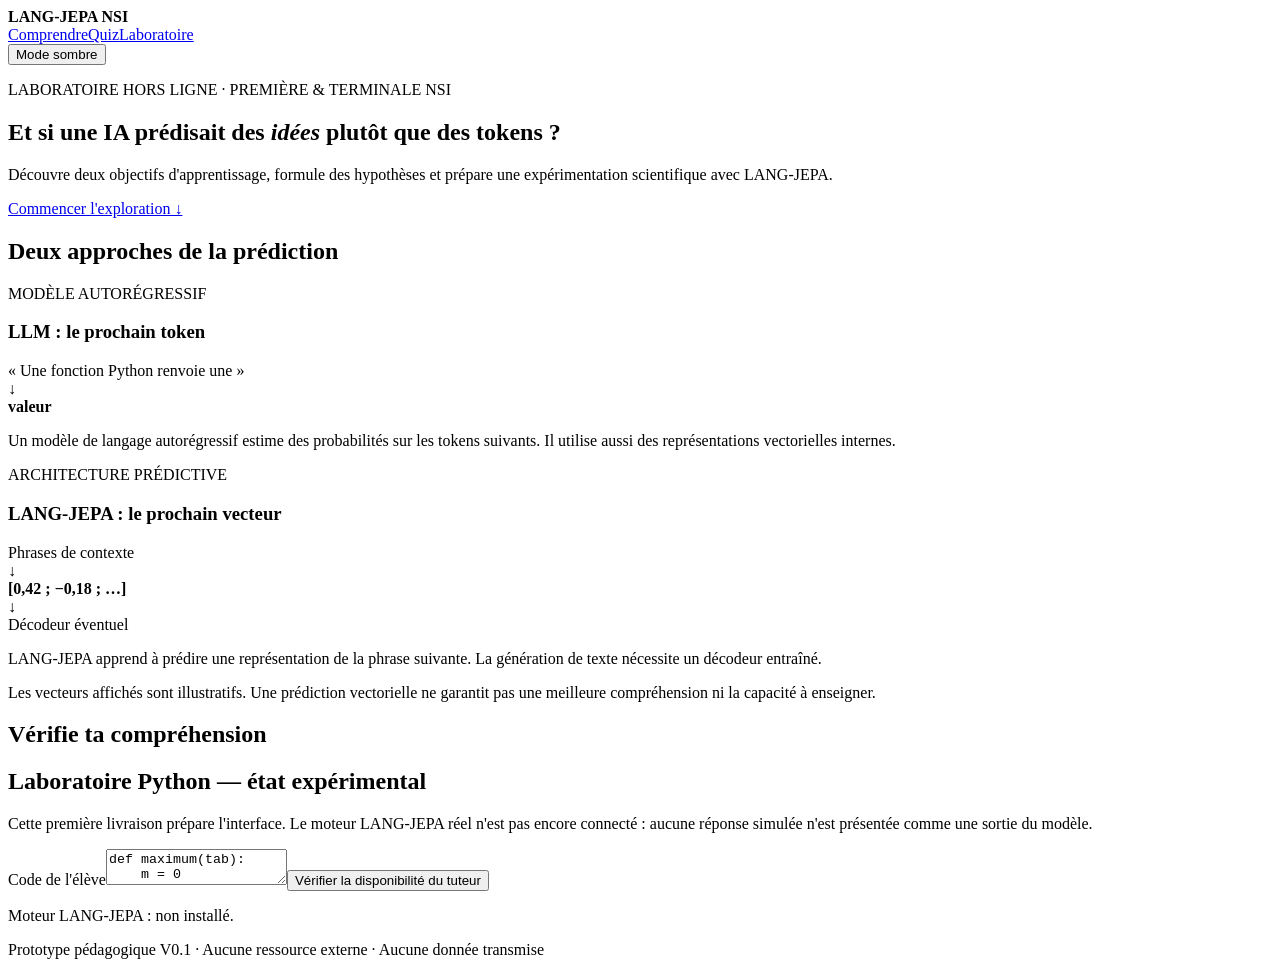
==== app/index.html @ 06cd0e55 "feat(p0): add offline educational foundation" ====
<!doctype html>
<html lang="fr">
<head><meta charset="utf-8"><meta name="viewport" content="width=device-width,initial-scale=1"><title>LANG-JEPA NSI — Découvrir</title><link rel="stylesheet" href="style.css"></head>
<body>
<header><strong>LANG-JEPA <span>NSI</span></strong><nav><a href="#comprendre">Comprendre</a><a href="#quiz">Quiz</a><a href="#laboratoire">Laboratoire</a></nav><button id="theme">Mode sombre</button></header>
<main>
<section class="hero"><p class="eyebrow">LABORATOIRE HORS LIGNE · PREMIÈRE & TERMINALE NSI</p><h1>Et si une IA prédisait des <em>idées</em> plutôt que des tokens ?</h1><p>Découvre deux objectifs d'apprentissage, formule des hypothèses et prépare une expérimentation scientifique avec LANG-JEPA.</p><a class="cta" href="#comprendre">Commencer l'exploration ↓</a></section>
<section id="comprendre"><h2>Deux approches de la prédiction</h2><div class="columns">
<article><p class="eyebrow">MODÈLE AUTORÉGRESSIF</p><h3>LLM : le prochain token</h3><div class="diagram">« Une fonction Python renvoie une »<br><b>↓</b><br><strong>valeur</strong></div><p>Un modèle de langage autorégressif estime des probabilités sur les tokens suivants. Il utilise aussi des représentations vectorielles internes.</p></article>
<article><p class="eyebrow">ARCHITECTURE PRÉDICTIVE</p><h3>LANG-JEPA : le prochain vecteur</h3><div class="diagram">Phrases de contexte<br><b>↓</b><br><strong>[0,42 ; −0,18 ; …]</strong><br><b>↓</b><br>Décodeur éventuel</div><p>LANG-JEPA apprend à prédire une représentation de la phrase suivante. La génération de texte nécessite un décodeur entraîné.</p></article>
</div><p class="note">Les vecteurs affichés sont illustratifs. Une prédiction vectorielle ne garantit pas une meilleure compréhension ni la capacité à enseigner.</p></section>
<section id="quiz"><h2>Vérifie ta compréhension</h2><div id="questions"></div><p id="score" role="status"></p></section>
<section id="laboratoire"><h2>Laboratoire Python — état expérimental</h2><p>Cette première livraison prépare l'interface. Le moteur LANG-JEPA réel n'est pas encore connecté : aucune réponse simulée n'est présentée comme une sortie du modèle.</p><label for="code">Code de l'élève</label><textarea id="code" spellcheck="false">def maximum(tab):
    m = 0
    for valeur in tab:
        if valeur > m:
            m = valeur
    return m</textarea><button id="diagnostic">Vérifier la disponibilité du tuteur</button><p id="status" role="status">Moteur LANG-JEPA : non installé.</p></section>
</main><footer>Prototype pédagogique V0.1 · Aucune ressource externe · Aucune donnée transmise</footer><script src="app.js"></script></body></html>
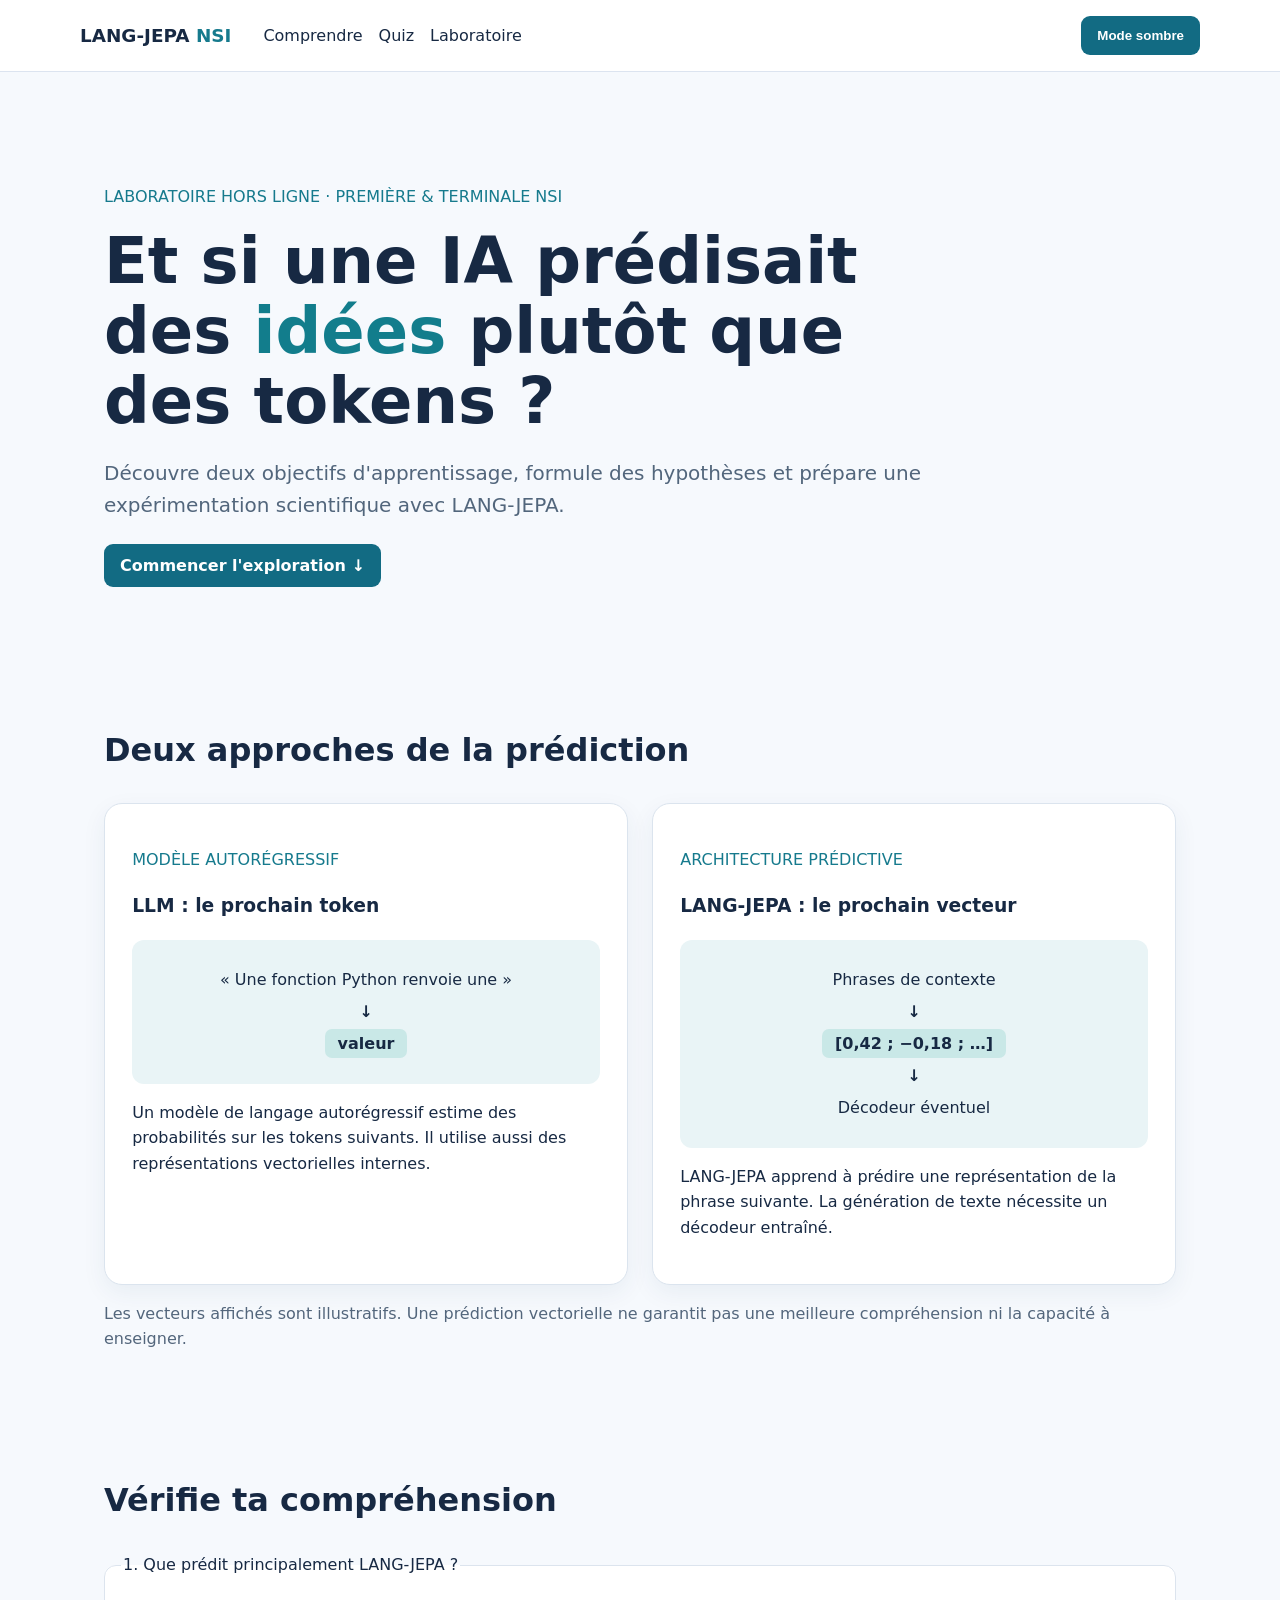
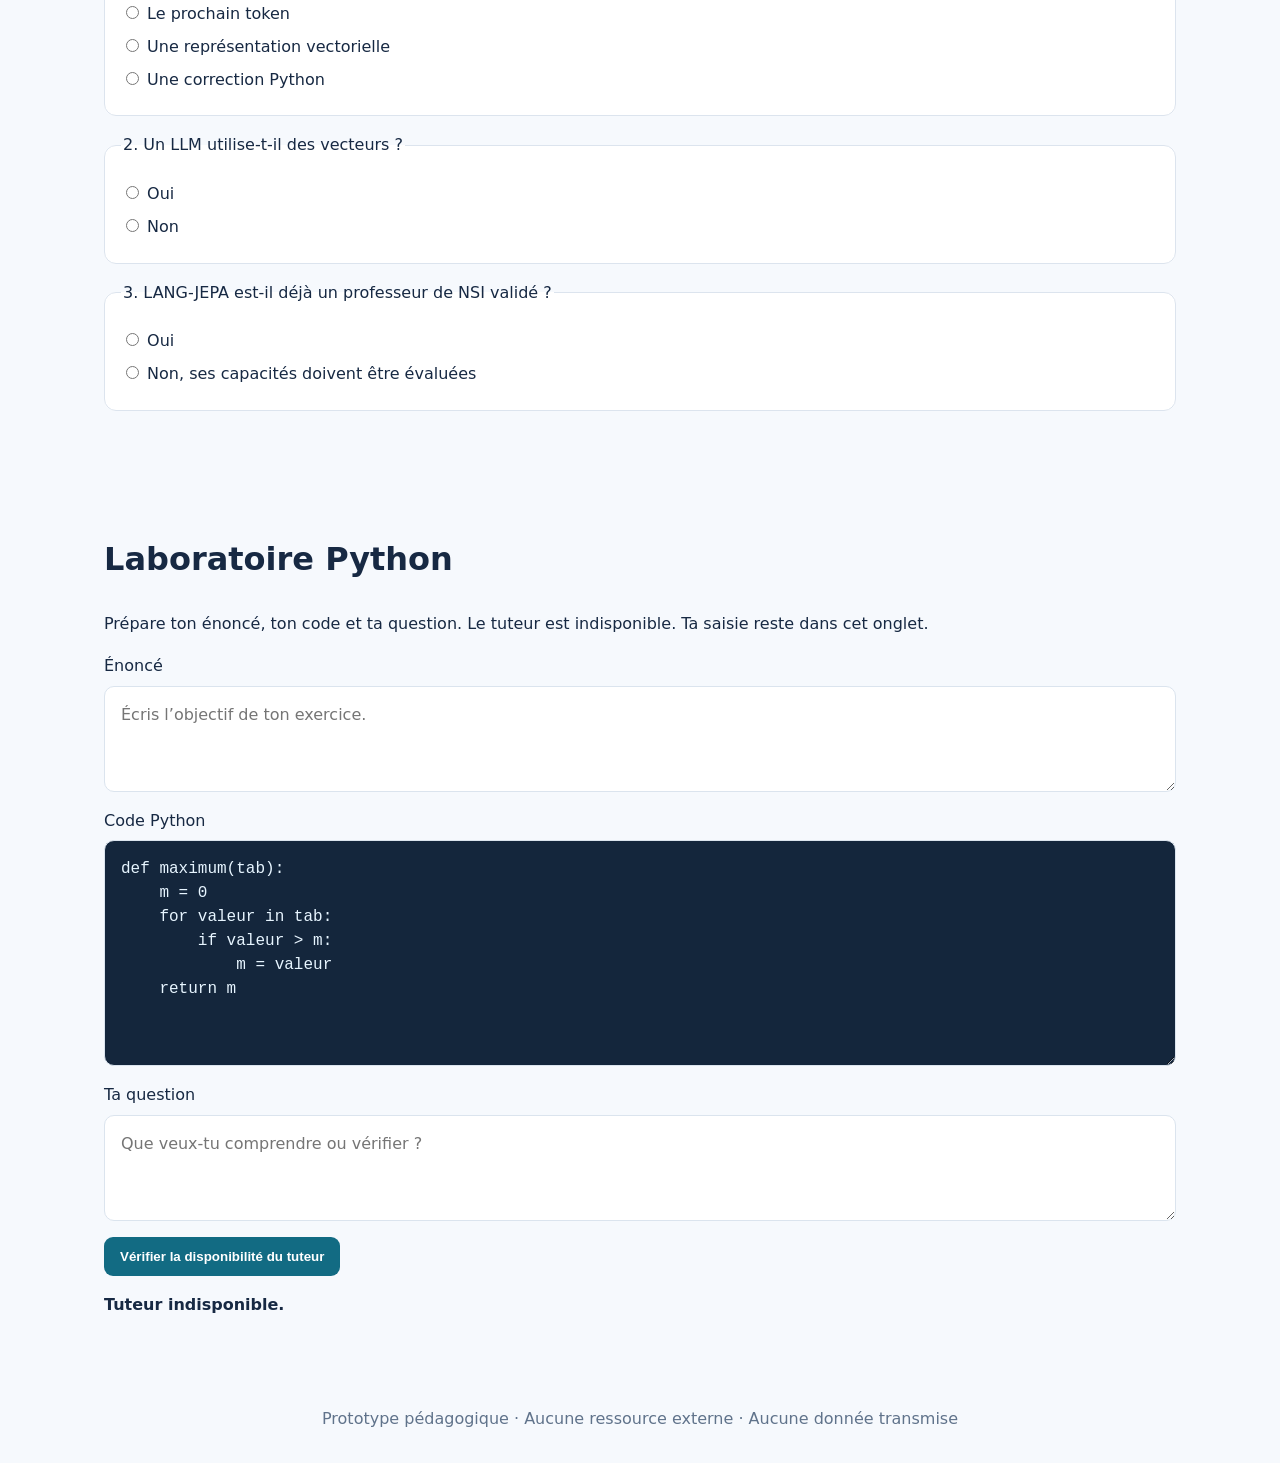
==== commit 06a88b2d: "feat(p2): prepare offline LANG-JEPA CPU evaluation" ====
--- a/app/index.html
+++ b/app/index.html
@@ -1,6 +1,6 @@
 <!doctype html>
 <html lang="fr">
-<head><meta charset="utf-8"><meta name="viewport" content="width=device-width,initial-scale=1"><title>LANG-JEPA NSI — Découvrir</title><link rel="stylesheet" href="style.css"></head>
+<head><meta charset="utf-8"><meta name="viewport" content="width=device-width,initial-scale=1"><meta http-equiv="Content-Security-Policy" content="default-src 'self'; connect-src 'none'; form-action 'none'; base-uri 'none'"><title>LANG-JEPA NSI — Découvrir</title><link rel="stylesheet" href="style.css"></head>
 <body>
 <header><strong>LANG-JEPA <span>NSI</span></strong><nav><a href="#comprendre">Comprendre</a><a href="#quiz">Quiz</a><a href="#laboratoire">Laboratoire</a></nav><button id="theme">Mode sombre</button></header>
 <main>
@@ -10,10 +10,23 @@
 <article><p class="eyebrow">ARCHITECTURE PRÉDICTIVE</p><h3>LANG-JEPA : le prochain vecteur</h3><div class="diagram">Phrases de contexte<br><b>↓</b><br><strong>[0,42 ; −0,18 ; …]</strong><br><b>↓</b><br>Décodeur éventuel</div><p>LANG-JEPA apprend à prédire une représentation de la phrase suivante. La génération de texte nécessite un décodeur entraîné.</p></article>
 </div><p class="note">Les vecteurs affichés sont illustratifs. Une prédiction vectorielle ne garantit pas une meilleure compréhension ni la capacité à enseigner.</p></section>
 <section id="quiz"><h2>Vérifie ta compréhension</h2><div id="questions"></div><p id="score" role="status"></p></section>
-<section id="laboratoire"><h2>Laboratoire Python — état expérimental</h2><p>Cette première livraison prépare l'interface. Le moteur LANG-JEPA réel n'est pas encore connecté : aucune réponse simulée n'est présentée comme une sortie du modèle.</p><label for="code">Code de l'élève</label><textarea id="code" spellcheck="false">def maximum(tab):
+<section id="laboratoire">
+<h2>Laboratoire Python</h2>
+<p>Prépare ton énoncé, ton code et ta question. Le tuteur est indisponible. Ta saisie reste dans cet onglet.</p>
+<form id="tutor-request">
+<label for="statement">Énoncé</label>
+<textarea id="statement" rows="3" placeholder="Écris l’objectif de ton exercice."></textarea>
+<label for="code">Code Python</label>
+<textarea id="code" rows="8" spellcheck="false">def maximum(tab):
     m = 0
     for valeur in tab:
         if valeur > m:
             m = valeur
-    return m</textarea><button id="diagnostic">Vérifier la disponibilité du tuteur</button><p id="status" role="status">Moteur LANG-JEPA : non installé.</p></section>
-</main><footer>Prototype pédagogique V0.1 · Aucune ressource externe · Aucune donnée transmise</footer><script src="app.js"></script></body></html>
+    return m</textarea>
+<label for="question">Ta question</label>
+<textarea id="question" rows="3" placeholder="Que veux-tu comprendre ou vérifier ?"></textarea>
+<button id="diagnostic" type="button">Vérifier la disponibilité du tuteur</button>
+<p id="status" role="status">Tuteur indisponible.</p>
+</form>
+</section>
+</main><footer>Prototype pédagogique · Aucune ressource externe · Aucune donnée transmise</footer><script src="app.js"></script></body></html>
--- a/app/style.css
+++ b/app/style.css
@@ -0,0 +1,25 @@
+:root{font-family:system-ui,Segoe UI,sans-serif;color:#172943;background:#f6f9fd;line-height:1.6}*{box-sizing:border-box}body{margin:0}header{display:flex;align-items:center;gap:2rem;padding:1rem max(1.5rem,calc((100vw - 1120px)/2));background:#fff;border-bottom:1px solid #dce4f0}header strong{font-size:1.15rem}header span,.eyebrow{color:#167a8d}nav{display:flex;gap:1rem;flex:1}a{color:inherit;text-decoration:none}button,.cta{background:#126b83;color:white;border:0;border-radius:9px;padding:.75rem 1rem;cursor:pointer;font-weight:650}main{max-width:1120px;margin:auto;padding:0 1.5rem}.hero{padding:6rem 0 5rem;max-width:820px}h1{font-size:clamp(2.5rem,5vw,4.6rem);line-height:1.1;margin:1rem 0}h1 em{color:#127d8c;font-style:normal}.hero>p:not(.eyebrow){font-size:1.25rem;color:#52667c;margin-bottom:2rem}section:not(.hero){padding:2.5rem 0}h2{font-size:2rem}.columns{display:grid;grid-template-columns:1fr 1fr;gap:1.5rem}article{background:white;border:1px solid #dbe4ee;border-radius:18px;padding:1.7rem;box-shadow:0 8px 25px #173c6210}.diagram{text-align:center;background:#e9f4f6;padding:1.5rem;border-radius:12px;line-height:2}.diagram strong{background:#c9e8e7;padding:.3rem .8rem;border-radius:7px}.note{color:#53667c}#questions>fieldset{border:1px solid #dce4ee;border-radius:12px;margin:1rem 0;padding:1rem;background:white}label{display:block;margin:.45rem 0}textarea{width:100%;min-height:200px;background:#14263c;color:#e7f5ff;padding:1rem;border-radius:10px;font:1rem/1.5 Consolas,monospace}#status{font-weight:650}footer{text-align:center;padding:2rem;color:#60738b}body.dark{background:#101a29;color:#e6f2ff}body.dark header,body.dark article,body.dark fieldset{background:#1c2b40;color:#e6f2ff;border-color:#354960}body.dark .diagram{background:#293d52;color:#fff}body.dark .note,body.dark .hero>p:not(.eyebrow){color:#bdcde0}@media(max-width:700px){.columns{grid-template-columns:1fr}header{flex-wrap:wrap;gap:.5rem}nav{order:3;width:100%;justify-content:space-between}.hero{padding:3rem 0}}
+
+#tutor-request textarea {
+  display: block;
+  min-height: 0;
+  border: 1px solid #dbe4ee;
+  margin-bottom: 1rem;
+  resize: vertical;
+}
+
+#tutor-request textarea:not(#code) {
+  background: white;
+  color: #172943;
+  font-family: inherit;
+}
+
+body.dark #tutor-request textarea:not(#code) {
+  background: #1c2b40;
+  color: #e6f2ff;
+  border-color: #354960;
+}
+
+body.dark #tutor-request textarea::placeholder {
+  color: #bdcde0;
+}
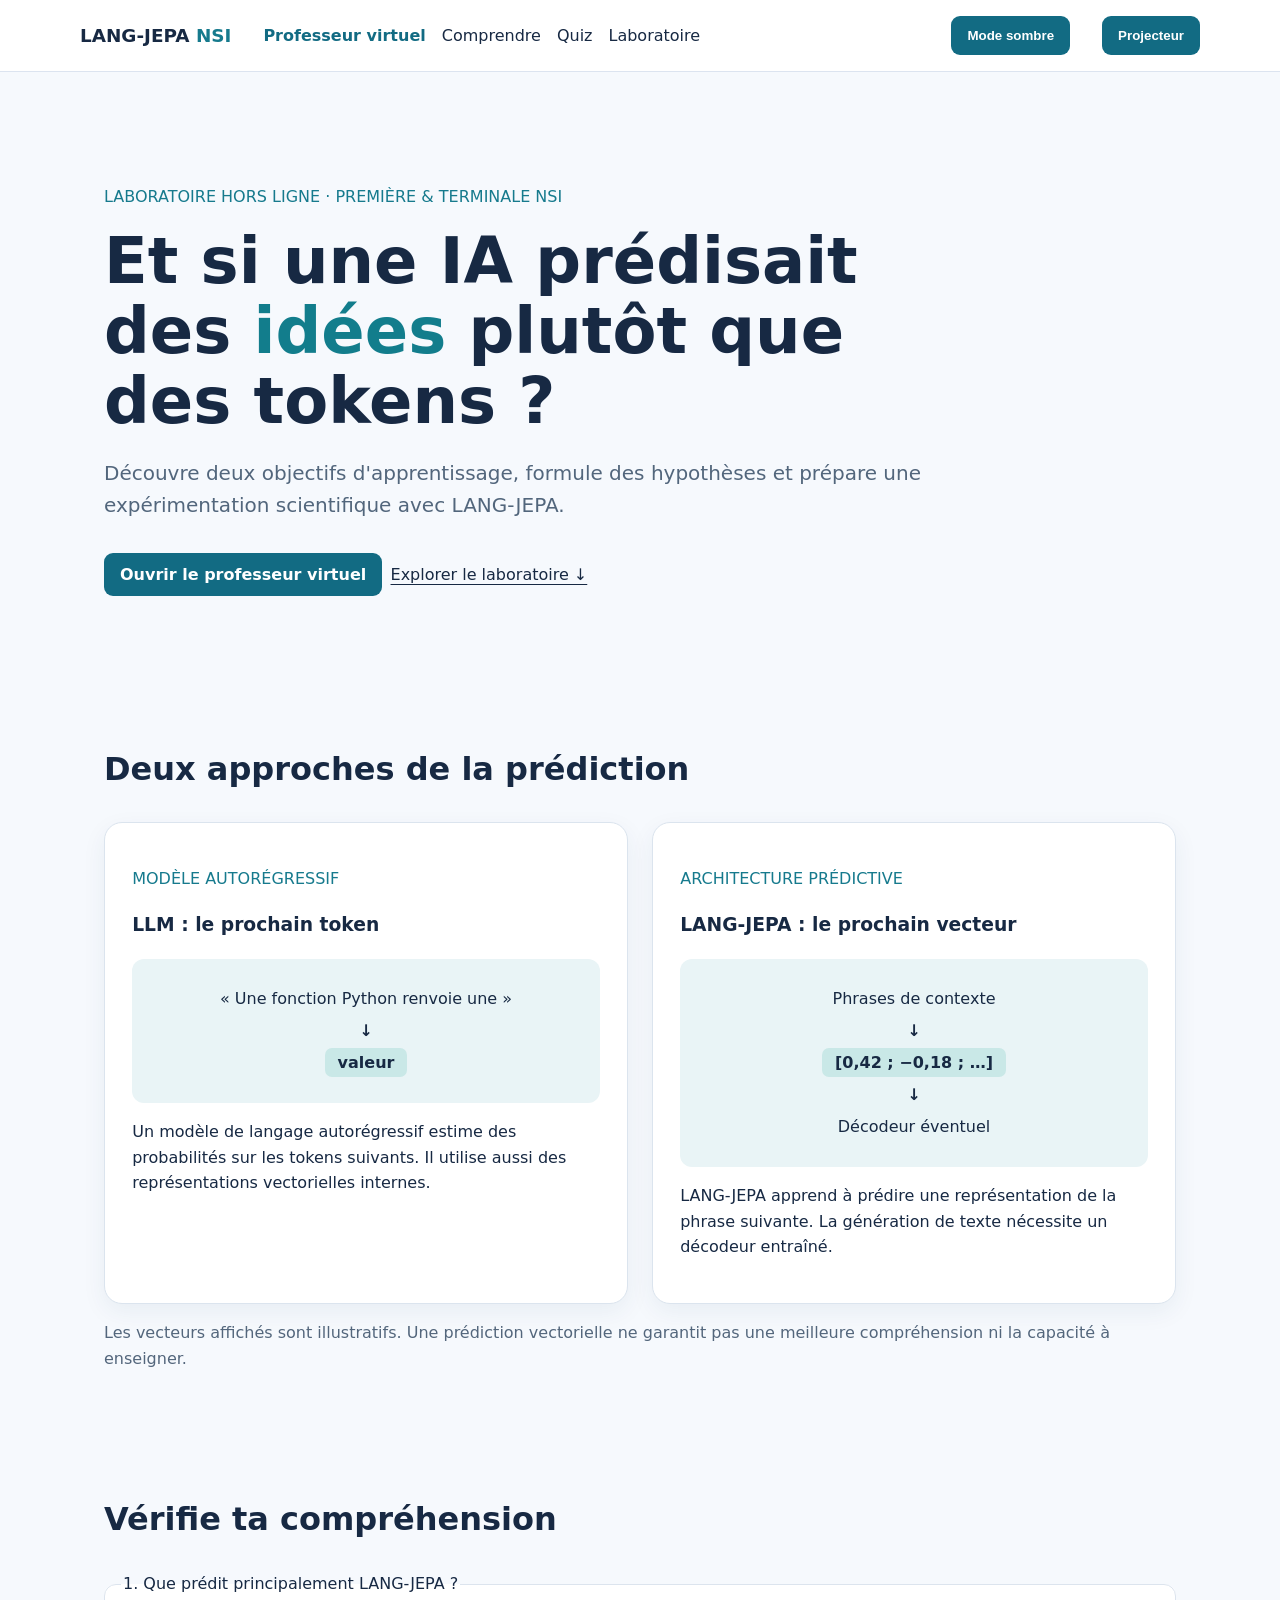
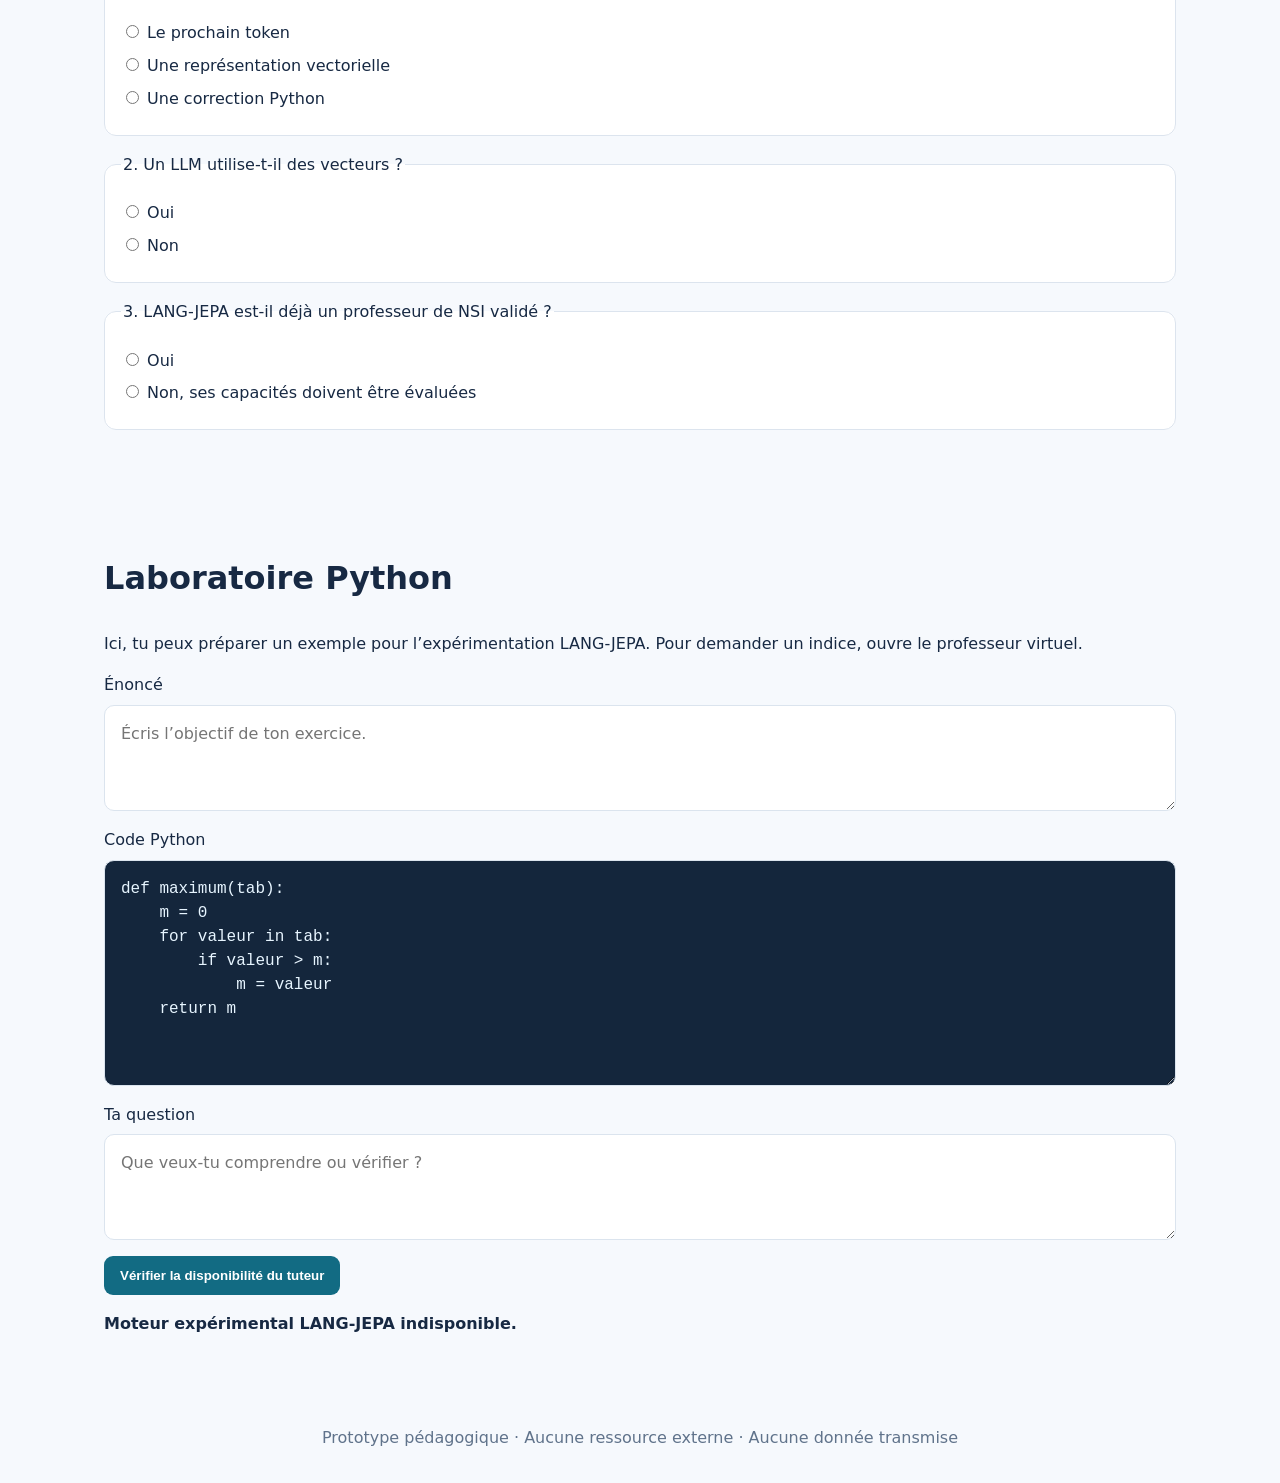
==== commit 614a0665: "feat(p3-c): deliver adaptive offline Python tutoring workshop" ====
--- a/app/index.html
+++ b/app/index.html
@@ -2,9 +2,9 @@
 <html lang="fr">
 <head><meta charset="utf-8"><meta name="viewport" content="width=device-width,initial-scale=1"><meta http-equiv="Content-Security-Policy" content="default-src 'self'; connect-src 'none'; form-action 'none'; base-uri 'none'"><title>LANG-JEPA NSI — Découvrir</title><link rel="stylesheet" href="style.css"></head>
 <body>
-<header><strong>LANG-JEPA <span>NSI</span></strong><nav><a href="#comprendre">Comprendre</a><a href="#quiz">Quiz</a><a href="#laboratoire">Laboratoire</a></nav><button id="theme">Mode sombre</button></header>
+<header><strong>LANG-JEPA <span>NSI</span></strong><nav><a class="atelier-link" href="/atelier">Professeur virtuel</a><a href="#comprendre">Comprendre</a><a href="#quiz">Quiz</a><a href="#laboratoire">Laboratoire</a></nav><button id="theme">Mode sombre</button><button id="projector" aria-pressed="false">Projecteur</button></header>
 <main>
-<section class="hero"><p class="eyebrow">LABORATOIRE HORS LIGNE · PREMIÈRE & TERMINALE NSI</p><h1>Et si une IA prédisait des <em>idées</em> plutôt que des tokens ?</h1><p>Découvre deux objectifs d'apprentissage, formule des hypothèses et prépare une expérimentation scientifique avec LANG-JEPA.</p><a class="cta" href="#comprendre">Commencer l'exploration ↓</a></section>
+<section class="hero"><p class="eyebrow">LABORATOIRE HORS LIGNE · PREMIÈRE & TERMINALE NSI</p><h1>Et si une IA prédisait des <em>idées</em> plutôt que des tokens ?</h1><p>Découvre deux objectifs d'apprentissage, formule des hypothèses et prépare une expérimentation scientifique avec LANG-JEPA.</p><a class="cta" href="/atelier">Ouvrir le professeur virtuel</a> <a class="science-link" href="#comprendre">Explorer le laboratoire ↓</a></section>
 <section id="comprendre"><h2>Deux approches de la prédiction</h2><div class="columns">
 <article><p class="eyebrow">MODÈLE AUTORÉGRESSIF</p><h3>LLM : le prochain token</h3><div class="diagram">« Une fonction Python renvoie une »<br><b>↓</b><br><strong>valeur</strong></div><p>Un modèle de langage autorégressif estime des probabilités sur les tokens suivants. Il utilise aussi des représentations vectorielles internes.</p></article>
 <article><p class="eyebrow">ARCHITECTURE PRÉDICTIVE</p><h3>LANG-JEPA : le prochain vecteur</h3><div class="diagram">Phrases de contexte<br><b>↓</b><br><strong>[0,42 ; −0,18 ; …]</strong><br><b>↓</b><br>Décodeur éventuel</div><p>LANG-JEPA apprend à prédire une représentation de la phrase suivante. La génération de texte nécessite un décodeur entraîné.</p></article>
@@ -12,7 +12,7 @@
 <section id="quiz"><h2>Vérifie ta compréhension</h2><div id="questions"></div><p id="score" role="status"></p></section>
 <section id="laboratoire">
 <h2>Laboratoire Python</h2>
-<p>Prépare ton énoncé, ton code et ta question. Le tuteur est indisponible. Ta saisie reste dans cet onglet.</p>
+<p>Ici, tu peux préparer un exemple pour l’expérimentation LANG-JEPA. Pour demander un indice, ouvre le professeur virtuel.</p>
 <form id="tutor-request">
 <label for="statement">Énoncé</label>
 <textarea id="statement" rows="3" placeholder="Écris l’objectif de ton exercice."></textarea>
@@ -26,7 +26,7 @@
 <label for="question">Ta question</label>
 <textarea id="question" rows="3" placeholder="Que veux-tu comprendre ou vérifier ?"></textarea>
 <button id="diagnostic" type="button">Vérifier la disponibilité du tuteur</button>
-<p id="status" role="status">Tuteur indisponible.</p>
+<p id="status" role="status">Moteur expérimental LANG-JEPA indisponible.</p>
 </form>
 </section>
 </main><footer>Prototype pédagogique · Aucune ressource externe · Aucune donnée transmise</footer><script src="app.js"></script></body></html>
--- a/app/style.css
+++ b/app/style.css
@@ -23,3 +23,15 @@
 body.dark #tutor-request textarea::placeholder {
   color: #bdcde0;
 }
+
+.atelier-link { color: #126b83; font-weight: 750; }
+body.dark .atelier-link { color: #a5eaf4; }
+.science-link { display: inline-block; margin: .6rem .2rem; text-underline-offset: .25rem; text-decoration: underline; }
+body.dark:not(.projector) #questions > fieldset { background: #1c2b40; border-color: #354960; }
+body.dark:not(.projector) .diagram strong { background: #33566d; color: white; }
+body.dark:not(.projector) footer { color: #bdcde0; }
+#projector[aria-pressed="true"] { background: #182b47; }
+body.projector { background: white; color: #101b2f; font-size: clamp(1.13rem, 1.35vw, 1.35rem); }
+body.projector header, body.projector article, body.projector fieldset { background: white; color: #101b2f; }
+body.projector .hero>p:not(.eyebrow), body.projector .note { color: #253754; }
+body.projector .diagram { background: #e5f3f8; color: #101b2f; }
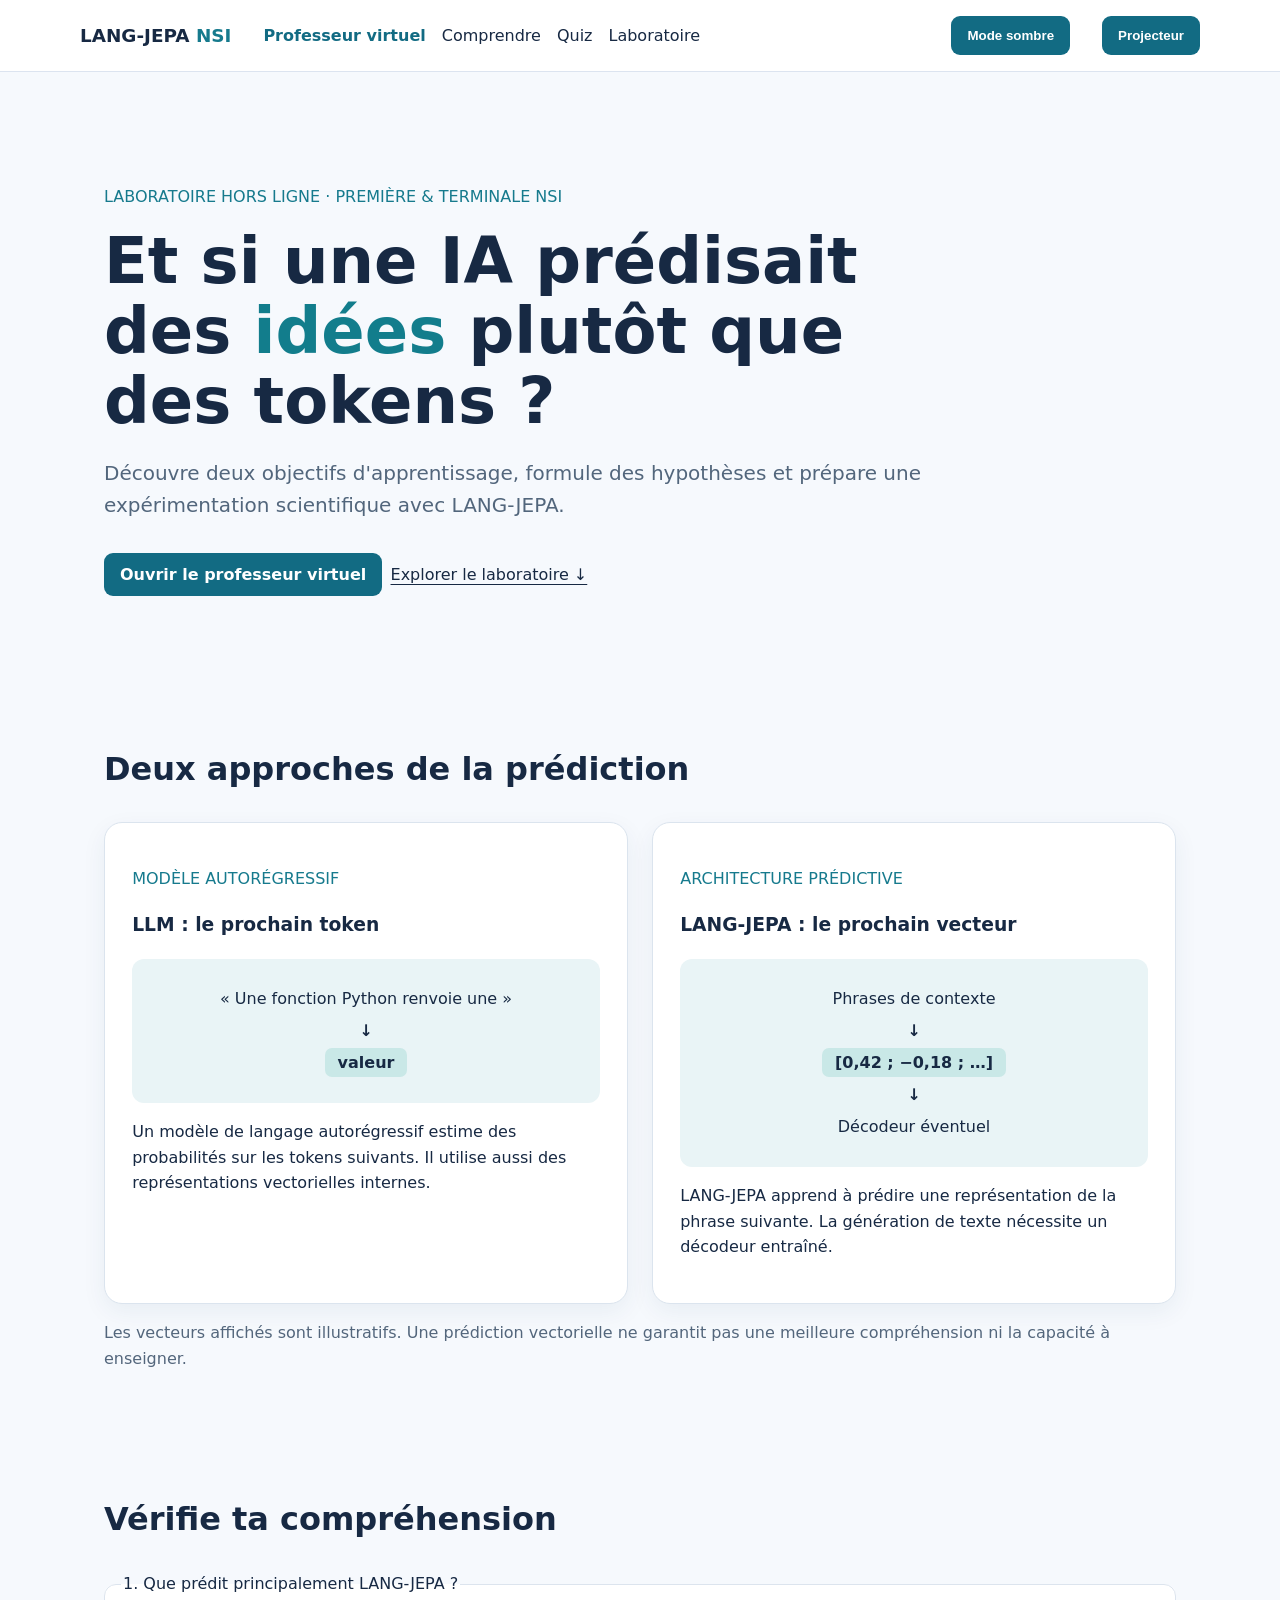
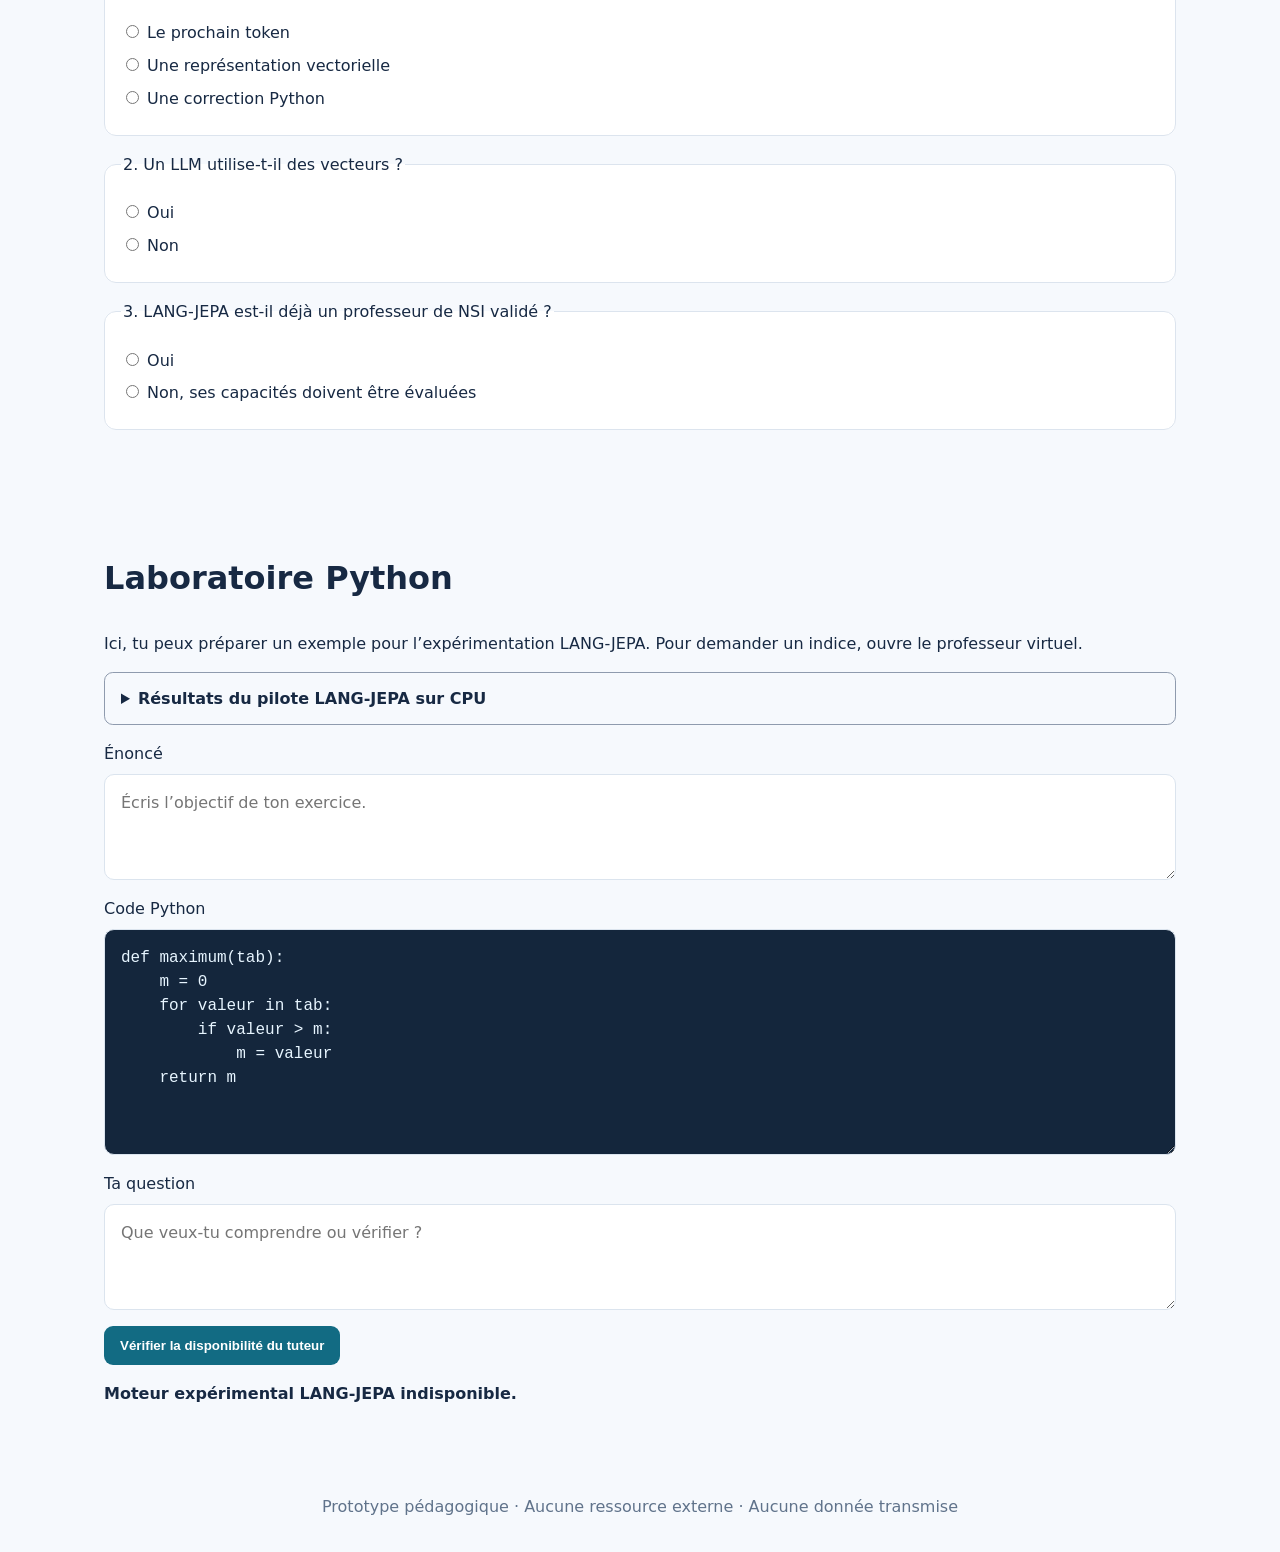
==== commit 7ecb7cd7: "feat(jepa-p3.4): add provenance-aware offline guided exercises" ====
--- a/app/index.html
+++ b/app/index.html
@@ -13,6 +13,11 @@
 <section id="laboratoire">
 <h2>Laboratoire Python</h2>
 <p>Ici, tu peux préparer un exemple pour l’expérimentation LANG-JEPA. Pour demander un indice, ouvre le professeur virtuel.</p>
+<details class="jepa-results">
+<summary>Résultats du pilote LANG-JEPA sur CPU</summary>
+<p>Deux entraînements courts ont été réalisés sur des textes NSI synthétiques. Sur les huit descriptions d’erreurs du test, le premier indice appartenait à la bonne famille dans 4 cas puis dans 2 cas selon la graine. La référence lexicale en retrouvait 4.</p>
+<p><strong>Sortie JEPA enregistrée</strong> · Le décodeur du pilote a produit <code> de de.</code> à partir d’un concept prédit. L’atelier guidé choisit des indices rédigés.</p>
+</details>
 <form id="tutor-request">
 <label for="statement">Énoncé</label>
 <textarea id="statement" rows="3" placeholder="Écris l’objectif de ton exercice."></textarea>
--- a/app/style.css
+++ b/app/style.css
@@ -35,3 +35,7 @@
 body.projector header, body.projector article, body.projector fieldset { background: white; color: #101b2f; }
 body.projector .hero>p:not(.eyebrow), body.projector .note { color: #253754; }
 body.projector .diagram { background: #e5f3f8; color: #101b2f; }
+
+.jepa-results { margin: 1rem 0; padding: .8rem 1rem; border: 1px solid #8f9bae; border-radius: .55rem; }
+.jepa-results summary { font-weight: 700; cursor: pointer; }
+.jepa-results p { margin: .55rem 0; }
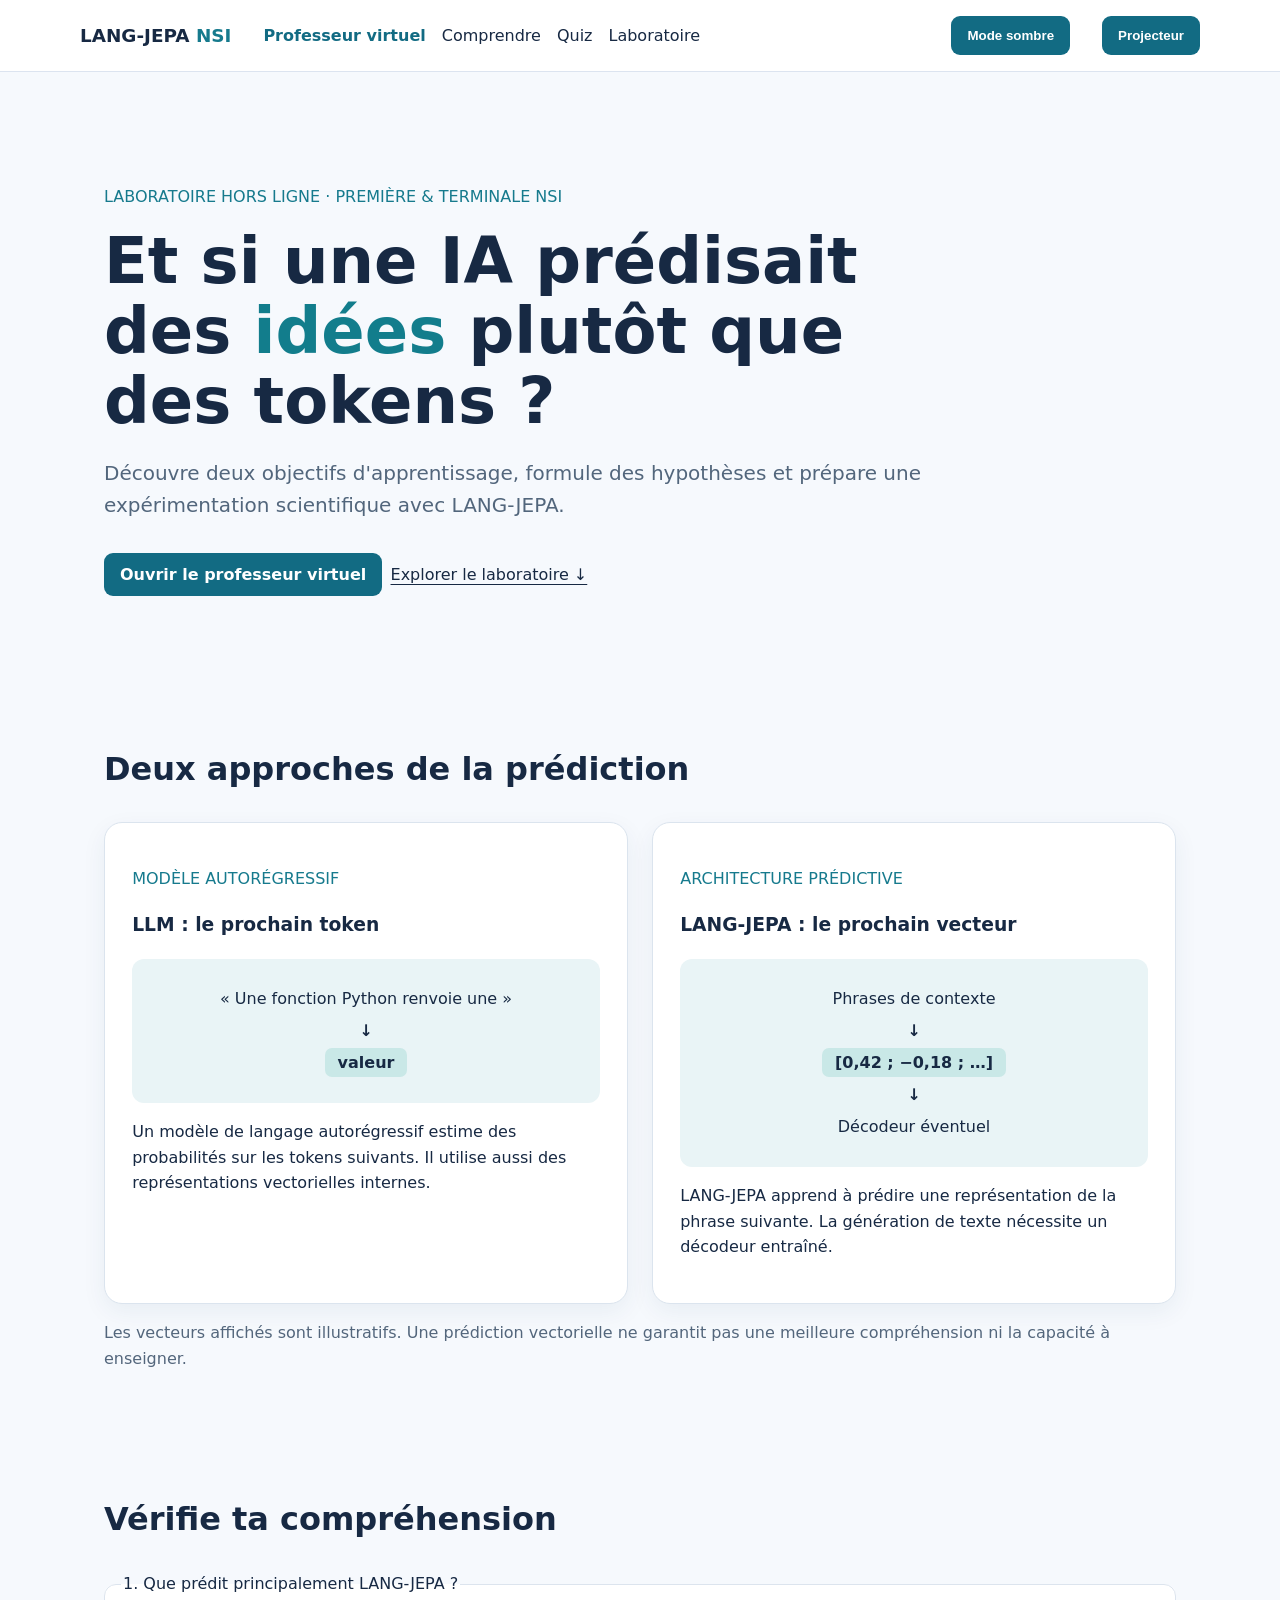
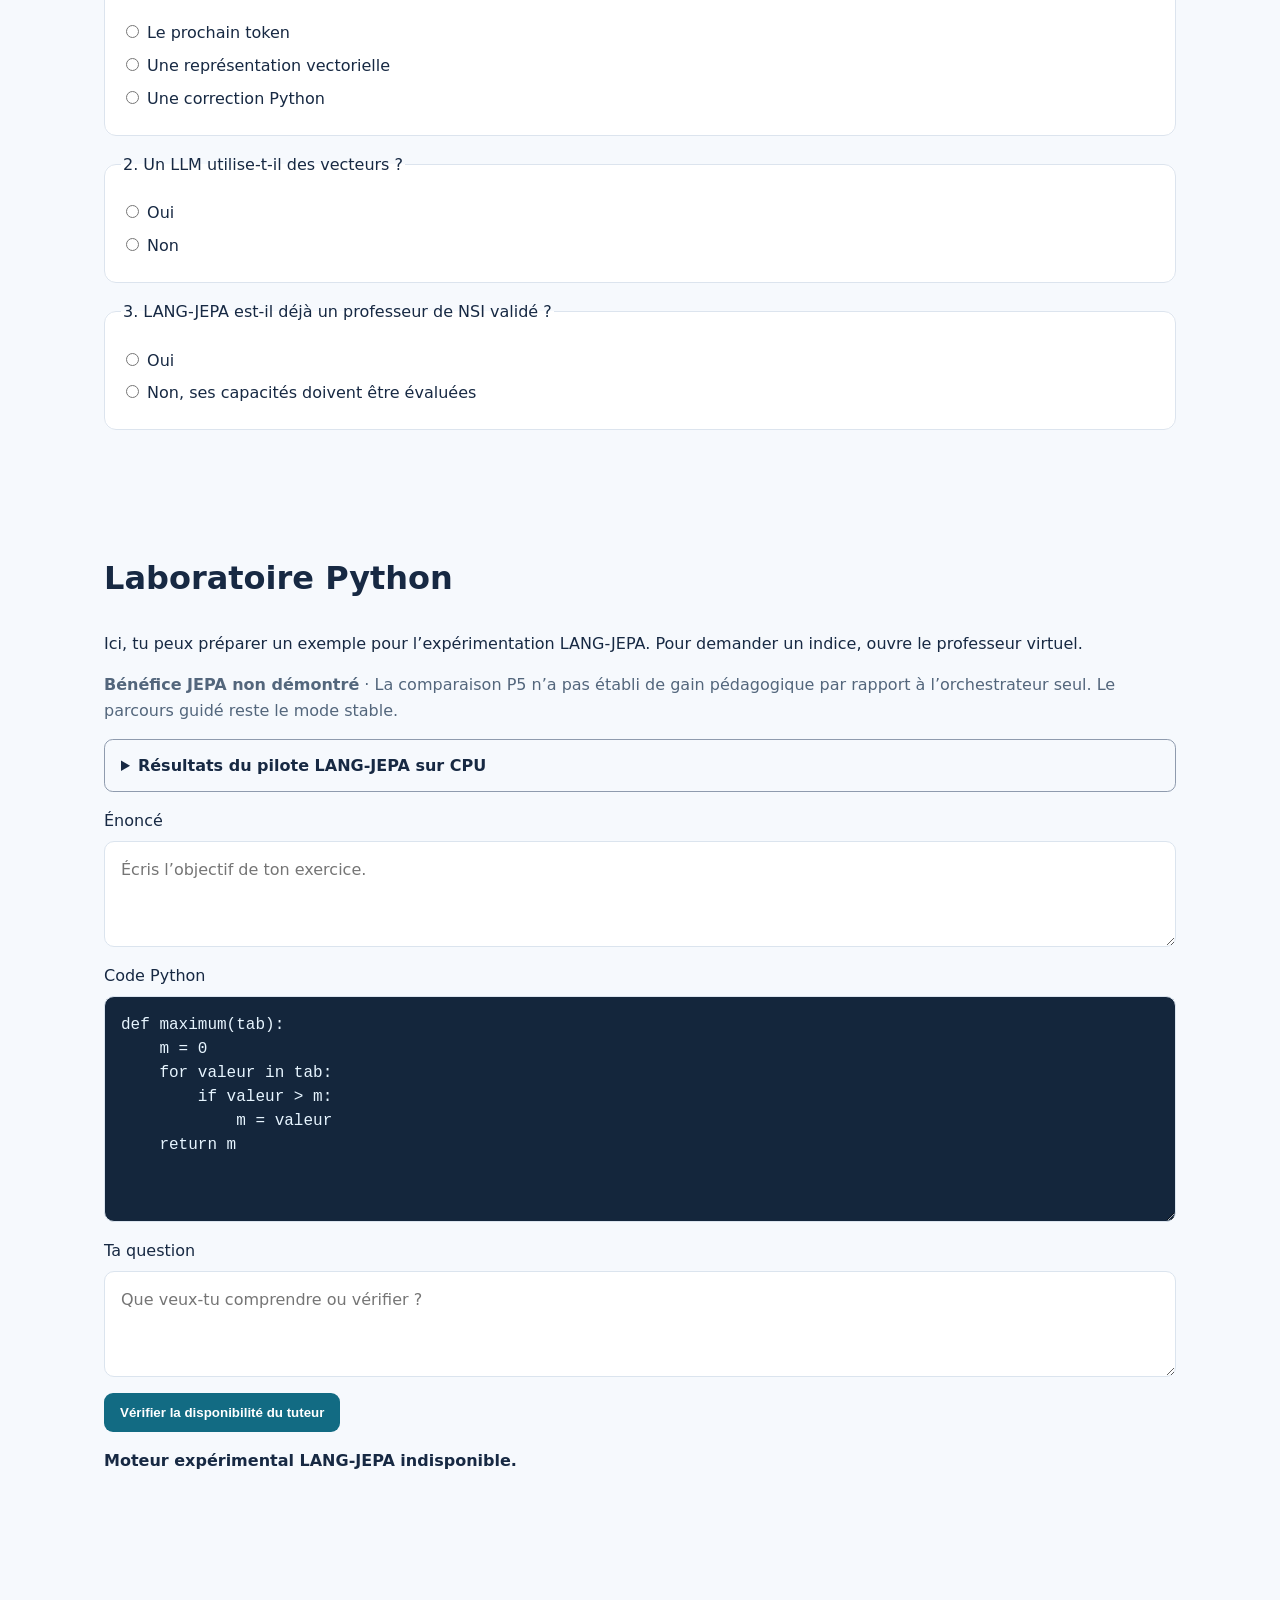
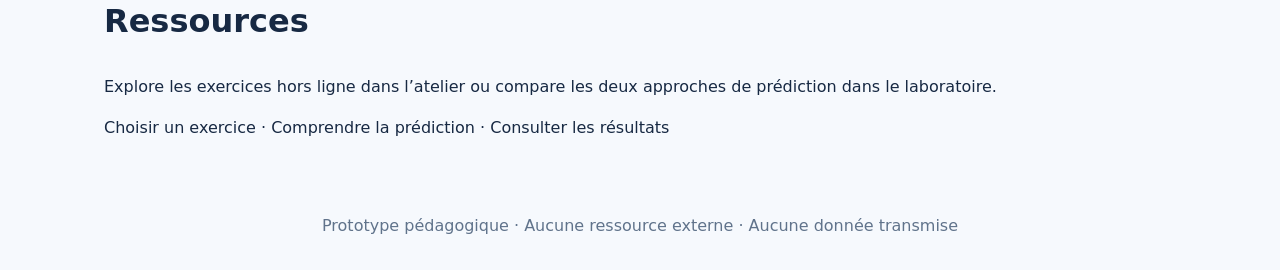
==== commit e2439461: "feat(p6): reproduce the approved illustrated workshop" ====
--- a/app/index.html
+++ b/app/index.html
@@ -13,6 +13,7 @@
 <section id="laboratoire">
 <h2>Laboratoire Python</h2>
 <p>Ici, tu peux préparer un exemple pour l’expérimentation LANG-JEPA. Pour demander un indice, ouvre le professeur virtuel.</p>
+<p id="resultats" class="note"><strong>Bénéfice JEPA non démontré</strong> · La comparaison P5 n’a pas établi de gain pédagogique par rapport à l’orchestrateur seul. Le parcours guidé reste le mode stable.</p>
 <details class="jepa-results">
 <summary>Résultats du pilote LANG-JEPA sur CPU</summary>
 <p>Deux entraînements courts ont été réalisés sur des textes NSI synthétiques. Sur les huit descriptions d’erreurs du test, le premier indice appartenait à la bonne famille dans 4 cas puis dans 2 cas selon la graine. La référence lexicale en retrouvait 4.</p>
@@ -34,4 +35,5 @@
 <p id="status" role="status">Moteur expérimental LANG-JEPA indisponible.</p>
 </form>
 </section>
+<section id="ressources"><h2>Ressources</h2><p>Explore les exercices hors ligne dans l’atelier ou compare les deux approches de prédiction dans le laboratoire.</p><a href="/atelier#exercise-panel">Choisir un exercice</a> · <a href="#comprendre">Comprendre la prédiction</a> · <a href="#resultats">Consulter les résultats</a></section>
 </main><footer>Prototype pédagogique · Aucune ressource externe · Aucune donnée transmise</footer><script src="app.js"></script></body></html>
